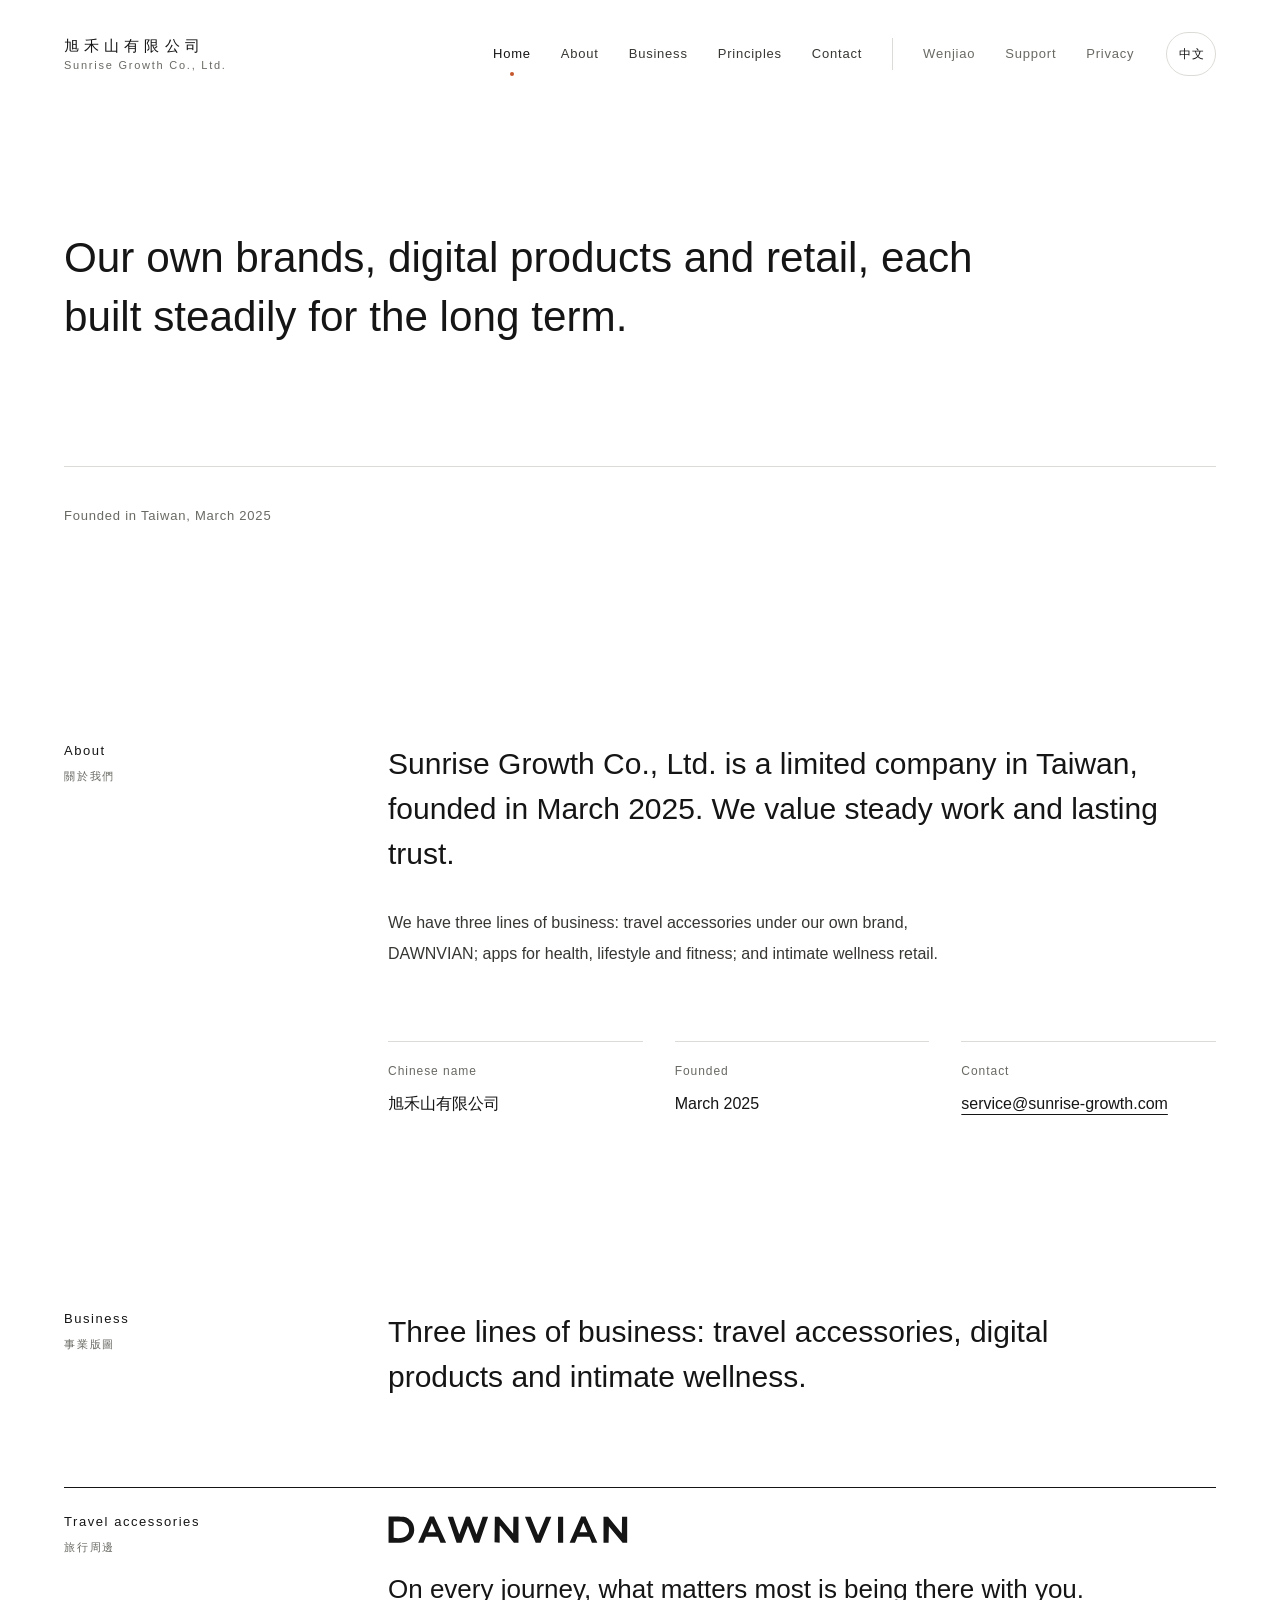
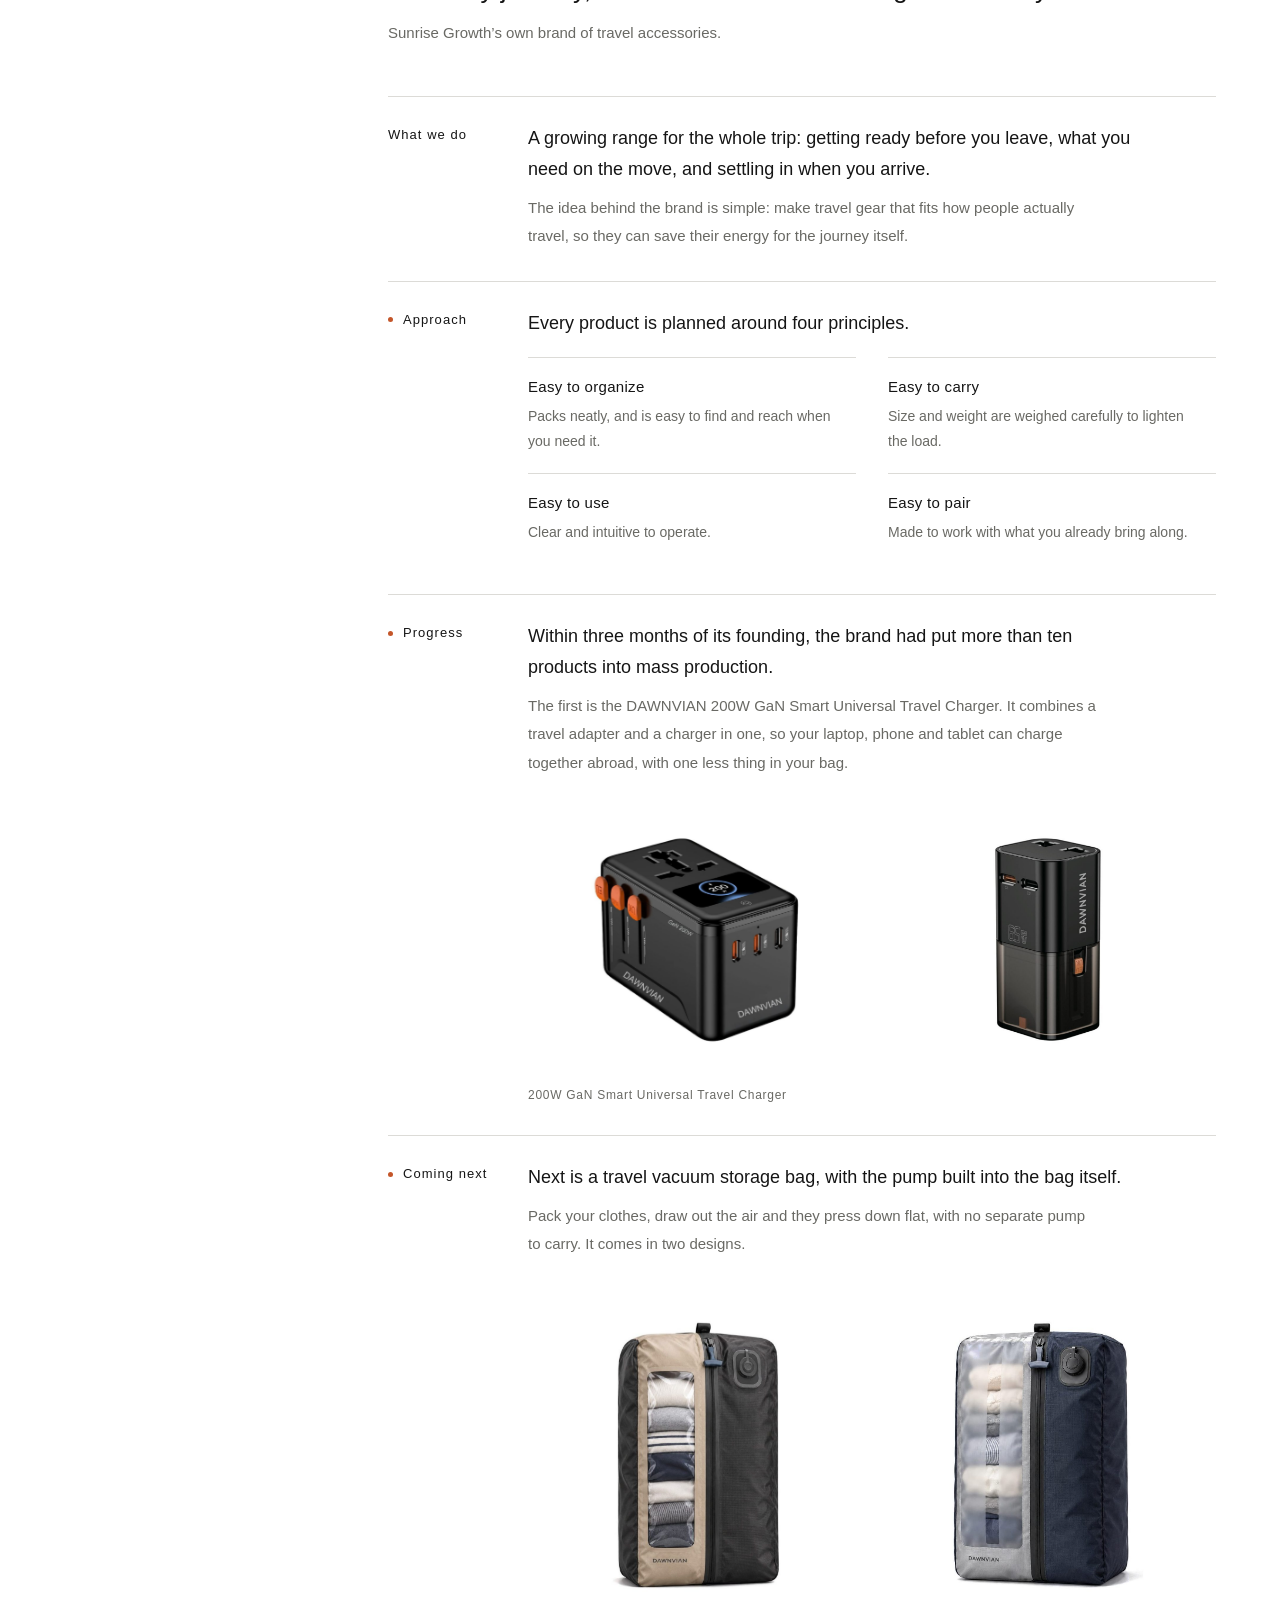
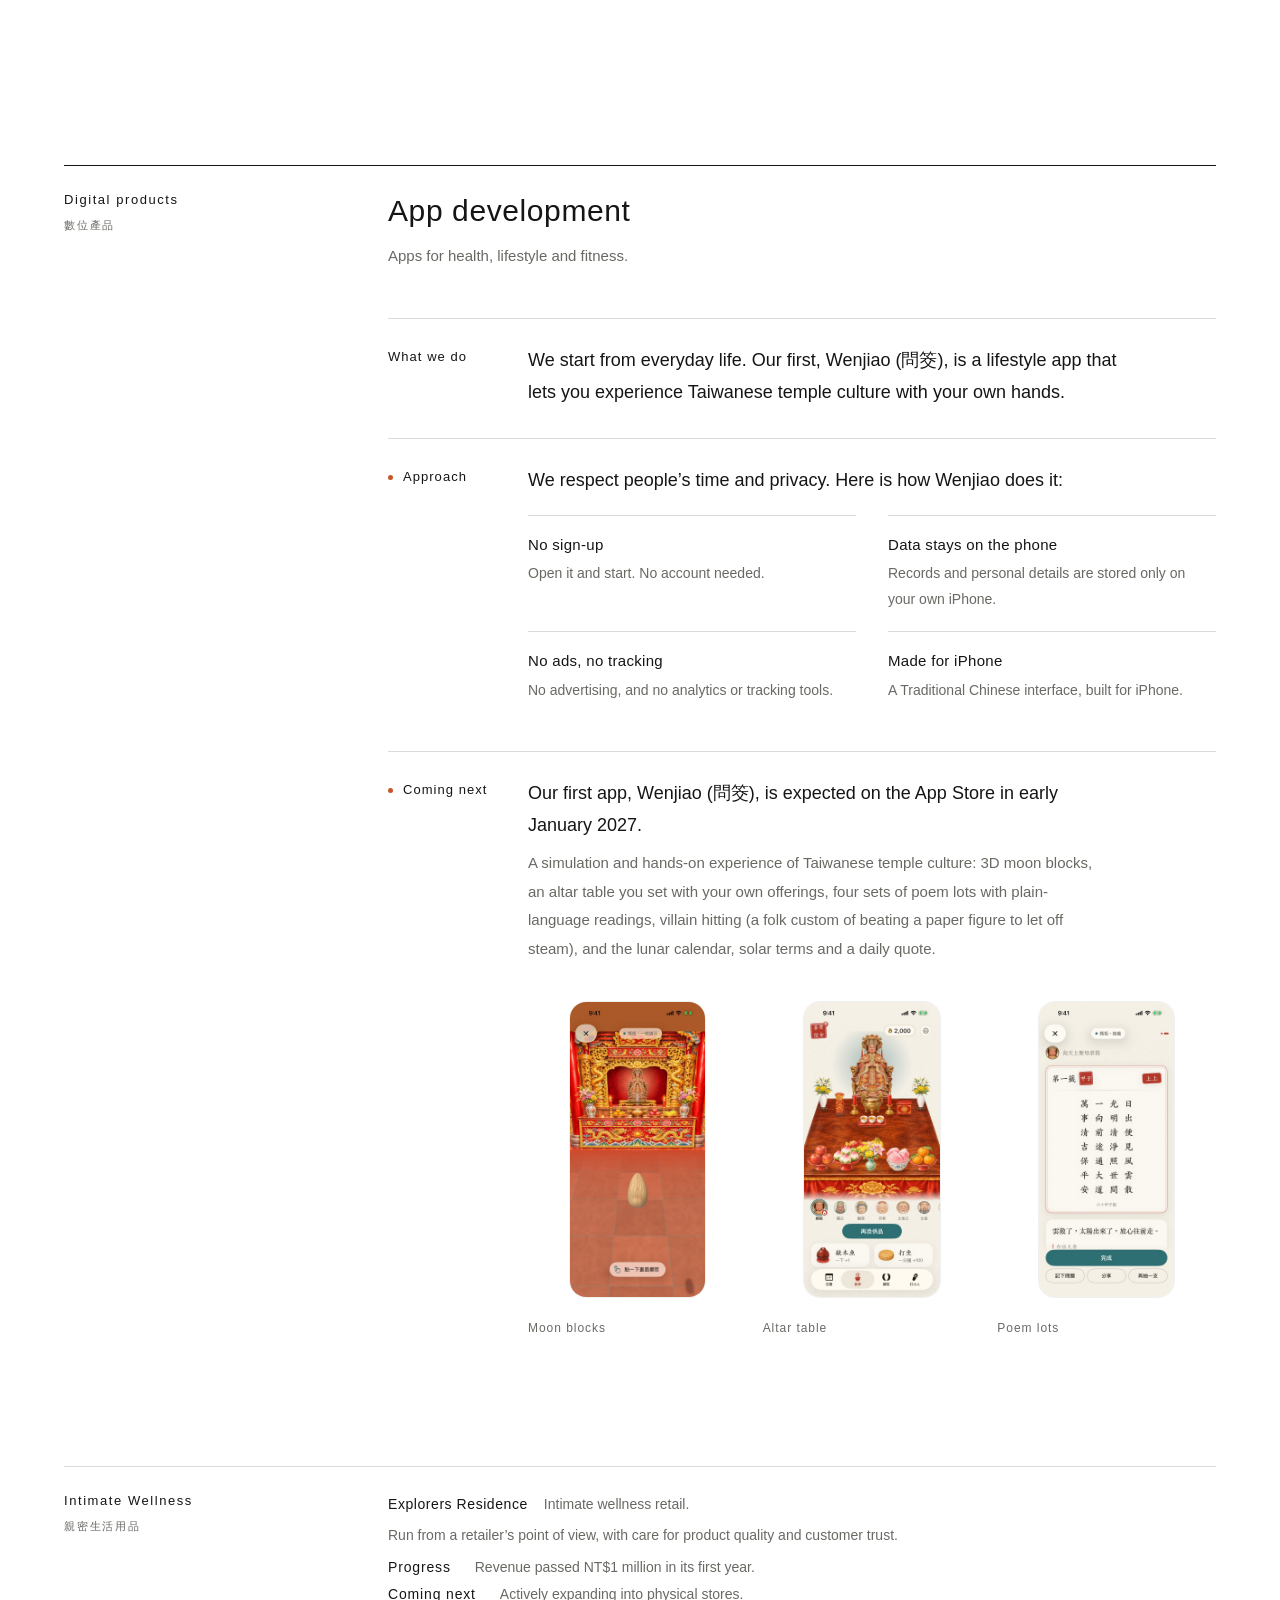
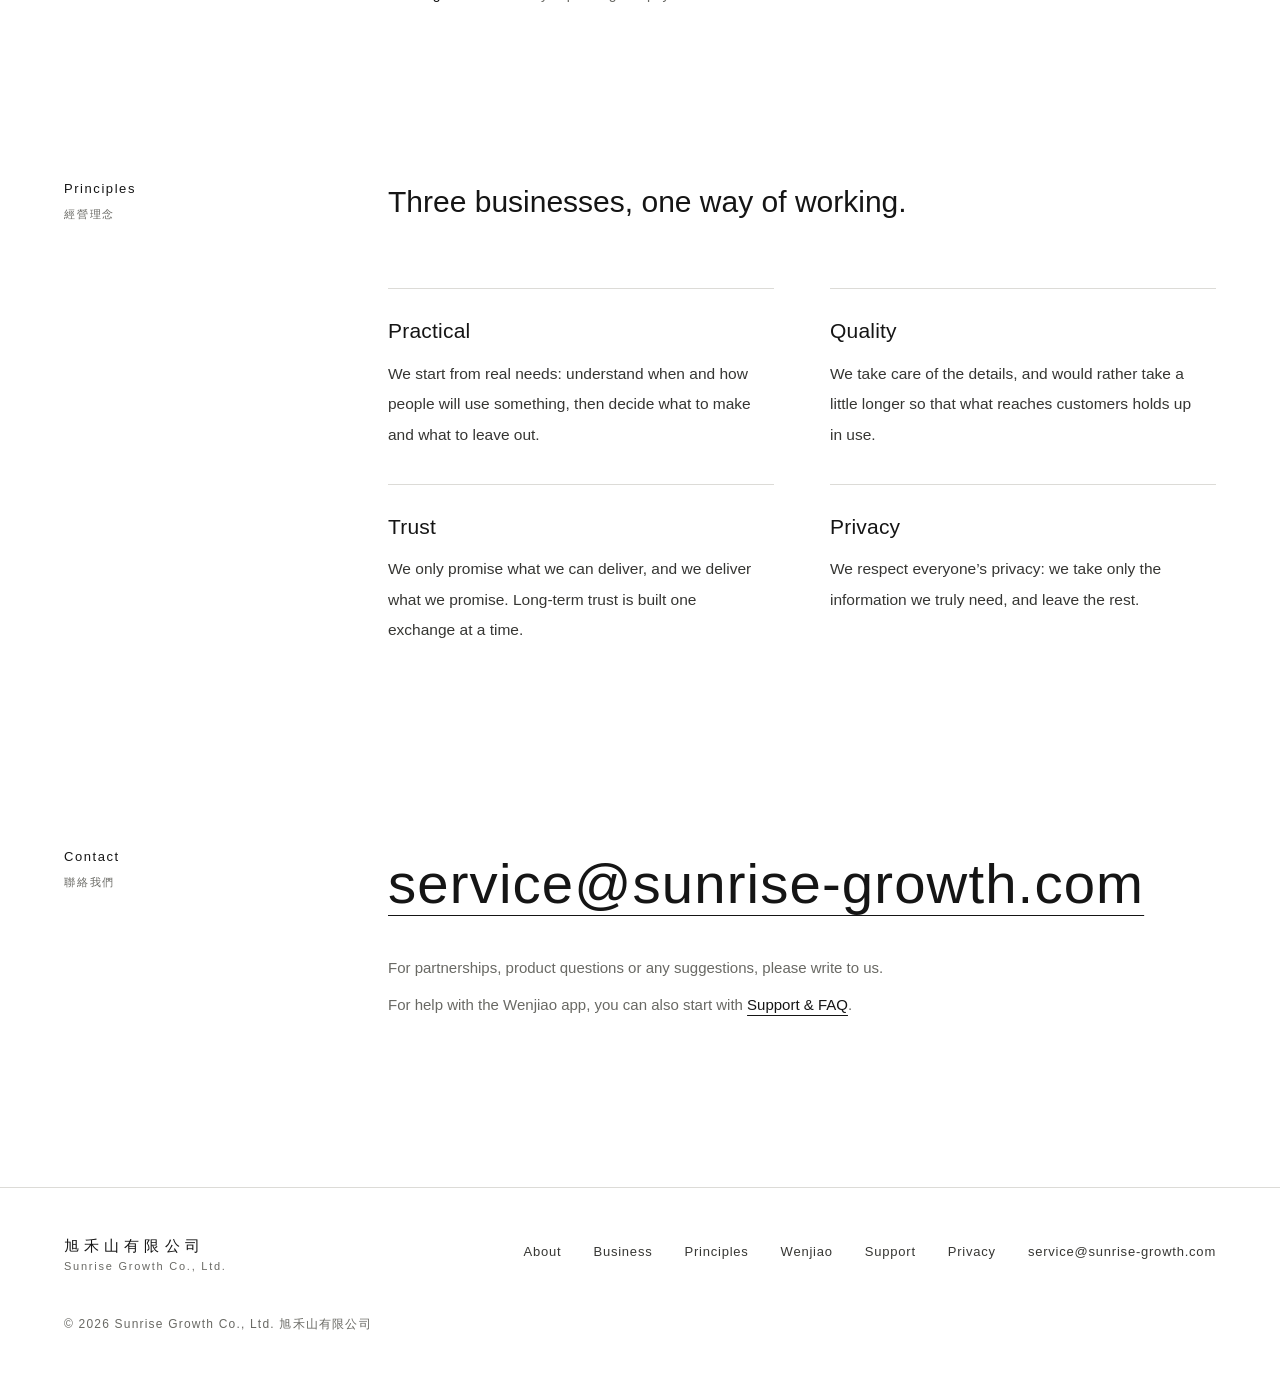
==== index-en.html @ fa1fe0ec "Update site: longer copy, English pages, new screenshots" ====
<!doctype html>
<html lang="en">
<head>
<meta charset="utf-8">
<meta name="viewport" content="width=device-width, initial-scale=1">
<title>Sunrise Growth Co., Ltd. 旭禾山有限公司</title>
<meta name="description" content="Sunrise Growth Co., Ltd. (旭禾山有限公司) is a limited company in Taiwan, founded in March 2025. Our businesses are the travel accessories brand DAWNVIAN, app development, and intimate wellness retail.">
<link rel="canonical" href="https://sunrise-growth.com/index-en.html">
<link rel="alternate" hreflang="zh-Hant" href="https://sunrise-growth.com/">
<link rel="alternate" hreflang="en" href="https://sunrise-growth.com/index-en.html">
<link rel="alternate" hreflang="x-default" href="https://sunrise-growth.com/">
<meta name="color-scheme" content="light">
<meta name="theme-color" content="#ffffff">
<link rel="stylesheet" href="site.css">
<script src="site.js" defer></script>
<script type="application/ld+json">
{"@context": "https://schema.org", "@type": "Organization", "name": "Sunrise Growth Co., Ltd.", "legalName": "旭禾山有限公司", "alternateName": "Sunrise Growth Co., Ltd.", "url": "https://sunrise-growth.com/index-en.html", "email": "service@sunrise-growth.com", "foundingDate": "2025-03"}
</script>
</head>
<body class="page-home" data-self="index-en.html">
<a class="skip" href="#main">Skip to main content</a>
<header class="site-header">
  <div class="wrap header-inner">
    <a class="wordmark" href="index-en.html" aria-label="Sunrise Growth Co., Ltd. home"><span class="zh" lang="zh-Hant">旭禾山有限公司</span><span class="en">Sunrise Growth Co., Ltd.</span></a>
    <nav class="nav" aria-label="Main">
      <ul class="nav-main">
        <li><a href="index-en.html" aria-current="page">Home</a></li>
        <li><a href="index-en.html#about">About</a></li>
        <li><a href="index-en.html#business">Business</a></li>
        <li><a href="index-en.html#principles">Principles</a></li>
        <li><a href="index-en.html#contact">Contact</a></li>
      </ul>
      <ul class="nav-sub">
        <li><a href="wenjiao-en.html">Wenjiao</a></li>
        <li><a href="support-en.html">Support</a></li>
        <li><a href="privacy-en.html">Privacy</a></li>
      </ul>
    </nav>
    <a class="lang-switch" href="index.html" hreflang="zh-Hant" lang="zh-Hant" aria-label="切換為中文">中文</a>
  </div>
</header>

<svg width="0" height="0" style="position:absolute" aria-hidden="true"><defs>
<symbol id="dv" viewBox="28 19 892 101"><g fill="currentColor"><path d="M0 0 C66.282 0 66.282 0 83 16 C92.411 25.907 95.537 38.721 95.277 52.012 C94.691 64.106 88.966 76.123 80.086 84.344 C63.178 97.769 45.213 97.548 24.562 97.25 C16.457 97.168 8.351 97.085 0 97 C0 64.99 0 32.98 0 0 Z M19 18 C19 38.13 19 58.26 19 79 C32.524 81.254 50.024 82.012 62.004 74.473 C69.38 69.031 73.236 63.175 75.75 54.375 C76.639 45.931 75.447 37.357 70.215 30.367 C63.717 23.054 56.599 19.6 47 18 C37.76 18 28.52 18 19 18 Z " transform="translate(30,21)"/><path d="M0,0 L16,0 L61,97 L40,97 L31,75 L-14,75 L-23,97 L-43,97 Z M8,24 L-6,58 L23,58 Z" transform="translate(183,21)"/><path d="M0,0 L11,1 L36,67 L59,1 L79,1 L46,97 L28,97 L4,34 L-20,97 L-38,97 L-71,1 L-51,1 L-28,67 L-4,2 Z" transform="translate(321,21)"/><path d="M0,0 L16,0 L60,97 L40,97 L31,75 L-14,75 L-23,97 L-43,97 Z M7,25 L-6,58 L23,58 L9,25 Z" transform="translate(746,21)"/><path d="M0,0 L16,0 L68,62 L69,0 L88,0 L88,96 L71,96 L20,33 L18,33 L18,96 L-1,95 Z" transform="translate(425,22)"/><path d="M0,0 L21,0 L49,69 L78,0 L98,0 L58,96 L40,96 Z" transform="translate(537,22)"/><path d="M0,0 L19,0 L19,96 L0,96 Z" transform="translate(660,22)"/><path d="M0,0 L17,0 L68,62 L69,0 L88,0 L88,96 L71,96 L20,35 L19,96 L0,96 Z" transform="translate(829,22)"/></g></symbol>
</defs></svg>

<main id="main">
  <section class="hero" id="top" aria-labelledby="company-statement">
    <div class="wrap">
      <h1 id="company-statement" class="h1-statement">Our own brands, digital products and retail, each built steadily for the long term.</h1>
      <div class="hero-foot solo">
        <p class="hero-meta">Founded in Taiwan, March&nbsp;2025</p>
      </div>
    </div>
  </section>

  <section class="section" id="about" aria-labelledby="about-title">
    <div class="wrap row">
      <h2 class="label" id="about-title">About<span lang="zh-Hant">關於我們</span></h2>
      <div>
        <p class="statement">Sunrise Growth Co., Ltd. is a limited company in Taiwan, founded in March&nbsp;2025. We value steady work and lasting trust.</p>
        <p class="body">We have three lines of business: travel accessories under our own brand, DAWNVIAN; apps for health, lifestyle and fitness; and intimate wellness retail.</p>
        <dl class="facts-row">
          <div><dt>Chinese name</dt><dd lang="zh-Hant">旭禾山有限公司</dd></div>
          <div><dt>Founded</dt><dd>March 2025</dd></div>
          <div><dt>Contact</dt><dd><a class="u" href="mailto:service@sunrise-growth.com">service@sunrise-growth.com</a></dd></div>
        </dl>
      </div>
    </div>
  </section>

  <section class="section" id="business" aria-labelledby="business-title">
    <div class="wrap">
      <div class="row">
        <h2 class="label" id="business-title">Business<span lang="zh-Hant">事業版圖</span></h2>
        <div>
          <p class="statement">Three lines of business: travel accessories, digital products and intimate wellness.</p>
        </div>
      </div>

      <article class="group" aria-labelledby="g-travel">
        <div class="group-head">
          <h3 class="group-name" id="g-travel">Travel accessories<span lang="zh-Hant">旅行周邊</span></h3>
          <div>
            <svg class="dv-logo" role="img" aria-label="DAWNVIAN"><use href="#dv"/></svg>
            <p class="slogan">On every journey, what matters most is being there with you.</p>
            <p class="g-desc">Sunrise Growth’s own brand of travel accessories.</p>
          </div>
        </div>
        <dl class="report">
          <div class="r-row">
            <dt>What we do</dt>
            <dd>
              <p class="r-text">A growing range for the whole trip: getting ready before you leave, what you need on the move, and settling in when you arrive.</p>
              <p class="r-sub">The idea behind the brand is simple: make travel gear that fits how people actually travel, so they can save their energy for the journey itself.</p>
            </dd>
          </div>
          <div class="r-row">
            <dt>Approach</dt>
            <dd>
              <p class="r-text">Every product is planned around four principles.</p>
              <dl class="tenets">
                <div><dt>Easy to organize</dt><dd>Packs neatly, and is easy to find and reach when you need it.</dd></div>
                <div><dt>Easy to carry</dt><dd>Size and weight are weighed carefully to lighten the load.</dd></div>
                <div><dt>Easy to use</dt><dd>Clear and intuitive to operate.</dd></div>
                <div><dt>Easy to pair</dt><dd>Made to work with what you already bring along.</dd></div>
              </dl>
            </dd>
          </div>
          <div class="r-row">
            <dt>Progress</dt>
            <dd>
              <p class="r-text">Within three months of its founding, the brand had put more than ten products into mass production.</p>
              <p class="r-sub">The first is the DAWNVIAN 200W GaN Smart Universal Travel Charger. It combines a travel adapter and a charger in one, so your laptop, phone and tablet can charge together abroad, with one less thing in your bag.</p>
              <div class="gallery gallery-wide">
                <figure><span class="box"><img class="on-white" src="dv-product-front.jpg" width="960" height="955" loading="lazy" decoding="async" alt="DAWNVIAN 200W GaN Smart Universal Travel Charger"></span><figcaption>200W GaN Smart Universal Travel Charger</figcaption></figure>
                <figure><span class="box"><img class="on-white" src="dv-product-2.jpg" width="449" height="815" loading="lazy" decoding="async" alt="DAWNVIAN product"></span></figure>
              </div>
            </dd>
          </div>
          <div class="r-row">
            <dt>Coming next</dt>
            <dd>
              <p class="r-text">Next is a travel vacuum storage bag, with the pump built into the bag itself.</p>
              <p class="r-sub">Pack your clothes, draw out the air and they press down flat, with no separate pump to carry. It comes in two designs.</p>
              <div class="gallery">
                <figure><span class="box"><img class="on-white" src="dv-bag-a.jpg" width="620" height="960" loading="lazy" decoding="async" alt="DAWNVIAN travel vacuum storage bag in khaki and black"></span></figure>
                <figure><span class="box"><img class="on-white" src="dv-bag-c.jpg" width="698" height="958" loading="lazy" decoding="async" alt="DAWNVIAN travel vacuum storage bag in grey and navy"></span></figure>
              </div>
            </dd>
          </div>
        </dl>
      </article>

      <article class="group" aria-labelledby="g-digital">
        <div class="group-head">
          <h3 class="group-name" id="g-digital">Digital products<span lang="zh-Hant">數位產品</span></h3>
          <div>
            <p class="app-title">App development</p>
            <p class="g-desc">Apps for health, lifestyle and fitness.</p>
          </div>
        </div>
        <dl class="report">
          <div class="r-row">
            <dt>What we do</dt>
            <dd>
              <p class="r-text">We start from everyday life. Our first, Wenjiao (<span lang="zh-Hant">問筊</span>), is a lifestyle app that lets you experience Taiwanese temple culture with your own hands.</p>
            </dd>
          </div>
          <div class="r-row">
            <dt>Approach</dt>
            <dd>
              <p class="r-text">We respect people’s time and privacy. Here is how Wenjiao does it:</p>
              <dl class="tenets">
                <div><dt>No sign-up</dt><dd>Open it and start. No account needed.</dd></div>
                <div><dt>Data stays on the phone</dt><dd>Records and personal details are stored only on your own iPhone.</dd></div>
                <div><dt>No ads, no tracking</dt><dd>No advertising, and no analytics or tracking tools.</dd></div>
                <div><dt>Made for iPhone</dt><dd>A Traditional Chinese interface, built for iPhone.</dd></div>
              </dl>
            </dd>
          </div>
          <div class="r-row">
            <dt>Coming next</dt>
            <dd>
              <p class="r-text">Our first app, Wenjiao (<span lang="zh-Hant">問筊</span>), is expected on the App&nbsp;Store in early January&nbsp;2027.</p>
              <p class="r-sub">A simulation and hands-on experience of Taiwanese temple culture: 3D moon blocks, an altar table you set with your own offerings, four sets of poem lots with plain-language readings, villain hitting (a folk custom of beating a paper figure to let off steam), and the lunar calendar, solar terms and a daily quote.</p>
              <div class="shots">
                <figure class="shot"><span class="box"><img src="shot-jiao.jpg" width="600" height="1304" loading="lazy" decoding="async" alt="Wenjiao’s moon block screen: a block lies on the red brick floor before Mazu’s altar"></span><figcaption>Moon blocks</figcaption></figure>
                <figure class="shot"><span class="box"><img src="shot-altar.jpg" width="600" height="1304" loading="lazy" decoding="async" alt="Wenjiao’s worship screen: fruit, peach buns and flowers on the altar table before Mazu"></span><figcaption>Altar table</figcaption></figure>
                <figure class="shot"><span class="box"><img src="shot-lot.jpg" width="600" height="1304" loading="lazy" decoding="async" alt="Wenjiao’s poem lot screen: lot number one of the Sixty Jiazi set, four seven-character lines in vertical text, graded 上上 at the top right"></span><figcaption>Poem lots</figcaption></figure>
              </div>
            </dd>
          </div>
        </dl>
      </article>

      <article class="group group-sm" aria-labelledby="g-retail">
        <div class="group-head">
          <h3 class="group-name" id="g-retail">Intimate Wellness<span lang="zh-Hant">親密生活用品</span></h3>
          <div>
            <p class="sm-brand"><strong>Explorers Residence</strong>Intimate wellness retail.</p>
            <p class="sm-desc">Run from a retailer’s point of view, with care for product quality and customer trust.</p>
            <dl class="sm-report">
              <div><dt>Progress</dt><dd>Revenue passed NT$1 million in its first year.</dd></div>
              <div><dt>Coming next</dt><dd>Actively expanding into physical stores.</dd></div>
            </dl>
          </div>
        </div>
      </article>
    </div>
  </section>

  <section class="section" id="principles" aria-labelledby="principles-title">
    <div class="wrap row">
      <h2 class="label" id="principles-title">Principles<span lang="zh-Hant">經營理念</span></h2>
      <div>
        <p class="statement">Three businesses, one way of working.</p>
        <dl class="tenets tenets-lg">
          <div><dt>Practical</dt><dd>We start from real needs: understand when and how people will use something, then decide what to make and what to leave out.</dd></div>
          <div><dt>Quality</dt><dd>We take care of the details, and would rather take a little longer so that what reaches customers holds up in use.</dd></div>
          <div><dt>Trust</dt><dd>We only promise what we can deliver, and we deliver what we promise. Long-term trust is built one exchange at a time.</dd></div>
          <div><dt>Privacy</dt><dd>We respect everyone’s privacy: we take only the information we truly need, and leave the rest.</dd></div>
        </dl>
      </div>
    </div>
  </section>

  <section class="section contact" id="contact" aria-labelledby="contact-title">
    <div class="wrap row">
      <h2 class="label" id="contact-title">Contact<span lang="zh-Hant">聯絡我們</span></h2>
      <div>
        <a class="mail u" href="mailto:service@sunrise-growth.com">service@sunrise-growth.com</a>
        <p class="note">For partnerships, product questions or any suggestions, please write to us.</p>
        <p class="note">For help with the Wenjiao app, you can also start with <a class="u" href="support-en.html">Support &amp; FAQ</a>.</p>
      </div>
    </div>
  </section>
</main>

<footer class="site-footer">
  <div class="wrap">
    <div class="footer-inner">
      <p class="wordmark"><span class="zh" lang="zh-Hant">旭禾山有限公司</span><span class="en">Sunrise Growth Co., Ltd.</span></p>
      <nav class="footer-links" aria-label="Footer">
        <a href="index-en.html#about">About</a>
        <a href="index-en.html#business">Business</a>
        <a href="index-en.html#principles">Principles</a>
        <a href="wenjiao-en.html">Wenjiao</a>
        <a href="support-en.html">Support</a>
        <a href="privacy-en.html">Privacy</a>
        <a href="mailto:service@sunrise-growth.com">service@sunrise-growth.com</a>
      </nav>
    </div>
    <p class="copyright">© 2026 Sunrise Growth Co., Ltd. <span lang="zh-Hant">旭禾山有限公司</span></p>
  </div>
</footer>
</body>
</html>
---- site.css ----
/* 旭禾山有限公司 sunrise-growth.com 八頁（中文四頁、英文四頁）共用的樣式 */

:root {
  color-scheme: light;
  --bg: #ffffff;
  /* 業主要白底：產品照本身是白底，底塊也用白色，畫面才不會有一塊一塊的落差 */
  --stone: #ffffff;
  --tile: #ffffff;
  --ink: #151515;
  --text: #363633;
  --muted: #696964;
  --hair: #dcdbd7;
  --accent: #c4562a;
  --edge: rgba(0, 0, 0, .06);
  --font: "PingFang TC", "Noto Sans TC", "Microsoft JhengHei", sans-serif;
  --latin: "Avenir Next", "Avenir", "Helvetica Neue", "Segoe UI", sans-serif;
  --ease: cubic-bezier(.16, 1, .3, 1);
  --wrap: 1280px;
  --gutter: 64px;
  --section: 168px;
}

/* base */
*, *::before, *::after { box-sizing: border-box; }
html { -webkit-text-size-adjust: 100%; text-size-adjust: 100%; scroll-behavior: smooth; }
body { margin: 0; background: var(--bg); color: var(--text); font-family: var(--font); font-weight: 300; font-size: 16px; line-height: 1.9; -webkit-font-smoothing: antialiased; -moz-osx-font-smoothing: grayscale; }
::selection { background: var(--ink); color: var(--bg); }
a { color: inherit; text-decoration: none; }
:focus-visible { outline: 2px solid var(--ink); outline-offset: 4px; }
img { display: block; max-width: 100%; height: auto; }
h1, h2, h3, h4, p, dl, dd, ol, ul, figure { margin: 0; }
ol, ul { padding: 0; list-style: none; }
button { font: inherit; color: inherit; }
[lang="en"] { font-family: var(--latin); }
[lang="zh-Hant"] { font-family: var(--font); }
.wrap { width: 100%; max-width: calc(var(--wrap) + var(--gutter) * 2); margin: 0 auto; padding: 0 var(--gutter); }
.skip { position: absolute; left: 16px; top: -60px; z-index: 10; background: var(--ink); color: var(--bg); padding: 8px 14px; font-size: 14px; }
.skip:focus { top: 12px; }
.clause { display: inline; }

/* underlined link: a hairline that turns orange on hover */
.u { text-decoration: underline; text-decoration-thickness: 1px; text-underline-offset: .34em; text-decoration-color: currentColor; transition: text-decoration-color .3s var(--ease); }
.u:hover { text-decoration-color: var(--accent); }

/* header */
.site-header { position: relative; z-index: 2; }
.header-inner { display: flex; align-items: center; gap: 40px; height: 108px; }
.wordmark { display: flex; flex-direction: column; flex: none; line-height: 1.3; color: var(--ink); }
.wordmark .zh { font-size: 15px; font-weight: 400; letter-spacing: .34em; }
.wordmark .en { margin-top: 3px; font-size: 11px; font-weight: 400; letter-spacing: .16em; color: var(--muted); }
.nav { display: flex; align-items: center; margin-left: auto; font-size: 13px; font-weight: 400; letter-spacing: .16em; line-height: 1.6; }
.nav ul { display: flex; gap: 36px; }
.nav-sub { margin-left: 36px; padding-left: 36px; border-left: 1px solid var(--hair); }
.nav a { position: relative; display: block; padding: 6px 0; color: var(--text); white-space: nowrap; transition: color .2s; }
.nav-sub a { color: var(--muted); }
.nav a:hover, .nav a[aria-current="page"] { color: var(--ink); }
.nav a[aria-current="page"]::after { content: ""; position: absolute; left: 50%; bottom: -6px; width: 4px; height: 4px; margin-left: -2px; border-radius: 50%; background: var(--accent); }
/* 語言切換：一顆按鈕，連到另一種語言的同一頁 */
.lang-switch { flex: none; display: inline-flex; align-items: center; justify-content: center; min-width: 44px; height: 44px; margin-left: -8px; padding: 0 10px 0 calc(10px + .1em); border: 1px solid var(--hair); border-radius: 22px; font-size: 12px; font-weight: 400; line-height: 1; letter-spacing: .1em; color: var(--ink); white-space: nowrap; transition: border-color .3s var(--ease), color .2s; }
.lang-switch:hover { border-color: var(--accent); }
.lang-switch:focus-visible { outline-offset: 3px; }

/* hero (company and app pages) */
/* 首頁：公司名稱已經在左上角，開場直接用定位句 */
.h1-statement { display: block; font-size: clamp(26px, 3.6vw, 52px); line-height: 1.6; font-weight: 200; letter-spacing: .08em; color: var(--ink); }
.h1-statement .clause { display: block; }
/* 寬的畫面：前兩段接成一行；手機：照語意分三行，不會斷在詞的中間 */
@media (min-width: 760px) { .h1-statement .c1, .h1-statement .c2 { display: inline; } }
.hero-foot.solo { grid-template-columns: 1fr; margin-top: 120px; }
.hero-foot.solo .hero-meta { justify-self: start; text-align: left; }
.hero { padding: 120px 0 0; }
.hero h1 { color: var(--ink); font-weight: 200; }
.h1-zh { display: block; margin-left: -.02em; font-size: clamp(44px, 7.4vw, 108px); line-height: 1.12; font-weight: 200; letter-spacing: .16em; }
.h1-en { display: block; margin-top: 22px; font-size: clamp(18px, 2vw, 28px); line-height: 1.3; font-weight: 200; letter-spacing: .1em; color: var(--text); }
.hero-foot { display: grid; grid-template-columns: 5fr 3fr; gap: 64px; align-items: end; margin-top: 140px; padding: 36px 0 44px; border-top: 1px solid var(--hair); }
.hero-statement { font-size: 20px; line-height: 2; font-weight: 300; letter-spacing: .1em; color: var(--ink); }
.hero-meta { justify-self: end; text-align: right; font-size: 13px; font-weight: 400; letter-spacing: .14em; line-height: 2; color: var(--muted); }
.hero h1, .hero-statement { animation: rise 1.4s var(--ease) both; }
.hero-statement { animation-delay: .25s; }
.hero-foot { transform-origin: left; animation: draw 1.6s var(--ease) both; }
@keyframes draw { from { transform: scaleX(0); } }
@keyframes rise { from { opacity: 0; transform: translateY(10px); } }

/* section scaffolding: small label on the left, content on the right */
.section { padding-top: var(--section); }
.row { display: grid; grid-template-columns: 3fr 9fr; gap: 48px; }
.label { font-size: 13px; font-weight: 400; letter-spacing: .3em; line-height: 1.6; color: var(--ink); }
.label span { display: block; margin-top: 6px; font-size: 11px; letter-spacing: .16em; color: var(--muted); }
.statement { max-width: 26em; font-size: 30px; line-height: 1.85; font-weight: 200; letter-spacing: .06em; color: var(--ink); }
.body { max-width: 38em; margin-top: 32px; }
.body + .body { margin-top: 16px; }
.facts-row { display: grid; grid-template-columns: repeat(3, 1fr); gap: 0 32px; margin-top: 72px; }
.facts-row div { padding: 18px 0 22px; border-top: 1px solid var(--hair); }
.facts-row dt { font-size: 12px; font-weight: 400; letter-spacing: .2em; color: var(--muted); }
.facts-row dd { margin-top: 6px; font-size: 16px; font-weight: 400; color: var(--ink); overflow-wrap: anywhere; }

/* business groups */
.group { margin-top: 112px; }
.group:first-of-type { margin-top: 88px; }
.group-head { display: grid; grid-template-columns: 3fr 9fr; gap: 48px; padding-top: 24px; border-top: 1px solid var(--ink); }
.group-name { font-size: 13px; font-weight: 400; letter-spacing: .3em; line-height: 1.6; color: var(--ink); }
.group-name span { display: block; margin-top: 6px; font-size: 11px; letter-spacing: .16em; color: var(--muted); }
.dv-logo { display: block; width: 240px; height: auto; aspect-ratio: 892 / 101; margin-top: 4px; color: var(--ink); }
.slogan { margin-top: 28px; font-size: 26px; line-height: 1.6; font-weight: 200; letter-spacing: .08em; color: var(--ink); }
.app-title { font-size: 30px; line-height: 1.4; font-weight: 200; letter-spacing: .12em; color: var(--ink); }
.g-desc { margin-top: 10px; font-size: 15px; color: var(--muted); }
.report { display: grid; grid-template-columns: 3fr 9fr; column-gap: 48px; margin-top: 48px; }
.r-row { grid-column: 2; display: grid; grid-template-columns: 88px 1fr; gap: 24px; padding: 26px 0 30px; border-top: 1px solid var(--hair); }
.r-row > dt { display: flex; align-items: center; gap: 10px; height: 1.9em; font-size: 13px; font-weight: 400; letter-spacing: .24em; line-height: 1.9; color: var(--ink); }
.report .r-row + .r-row > dt::before { content: ""; flex: none; width: 5px; height: 5px; border-radius: 50%; background: var(--accent); }
.r-text { max-width: 34em; font-size: 19px; font-weight: 300; line-height: 1.75; letter-spacing: .04em; color: var(--ink); }
.r-sub { max-width: 38em; margin-top: 8px; font-size: 15px; line-height: 1.9; color: var(--muted); }
.group-sm { margin-top: 96px; }
.group-sm .group-head { padding-bottom: 4px; border-top-color: var(--hair); }
.sm-brand { font-size: 14px; color: var(--muted); }
.sm-brand strong { margin-right: 16px; font-weight: 400; letter-spacing: .14em; color: var(--ink); }
.sm-desc { margin-top: 4px; font-size: 14px; color: var(--muted); }
.sm-report { margin-top: 6px; font-size: 14px; color: var(--muted); }
.sm-report div { display: flex; gap: 24px; }
.sm-report dt { flex: none; font-weight: 400; letter-spacing: .2em; color: var(--ink); }

/* principles: two by two, a hairline above each */
.tenets { display: grid; grid-template-columns: repeat(2, minmax(0, 1fr)); gap: 0 32px; max-width: 46em; margin-top: 18px; }
.tenets > div { padding: 16px 0 18px; border-top: 1px solid var(--hair); }
.tenets dt { font-size: 15px; font-weight: 400; letter-spacing: .12em; line-height: 1.7; color: var(--ink); }
.tenets dd { margin-top: 4px; font-size: 14px; line-height: 1.85; color: var(--muted); }
.tenets-lg { gap: 0 56px; max-width: none; margin-top: 64px; }
.tenets-lg > div { padding: 24px 0 34px; }
.tenets-lg dt { font-size: 21px; font-weight: 300; letter-spacing: .16em; }
.tenets-lg dd { max-width: 24em; margin-top: 10px; font-size: 15.5px; line-height: 1.95; color: var(--text); }

/* product photos: even white squares, two across */
.gallery { display: grid; grid-template-columns: repeat(2, minmax(0, 1fr)); gap: 16px; margin-top: 28px; }
.gallery .box { display: block; aspect-ratio: 1 / 1; padding: 8%; background: var(--tile); }
.gallery-wide .box { aspect-ratio: 5 / 4; }
/* 每張圖都放進同樣大小的白色方框、靠底對齊：兩張並排時底邊在同一條線上 */
.gallery img { width: 100%; height: 100%; object-fit: contain; object-position: 50% 100%; }
.gallery figcaption { margin-top: 12px; font-size: 12px; font-weight: 400; line-height: 1.6; letter-spacing: .06em; color: var(--muted); text-wrap: balance; }
.on-white { mix-blend-mode: multiply; }

/* contact */
.contact .mail { display: inline-block; padding-bottom: 6px; font-family: var(--latin); font-size: clamp(26px, 4.4vw, 60px); font-weight: 200; line-height: 1.3; letter-spacing: .02em; color: var(--ink); overflow-wrap: anywhere; text-underline-offset: .22em; }
.contact .note { margin-top: 28px; font-size: 15px; color: var(--muted); }
.contact .note + .note { margin-top: 8px; }
.contact .note a { color: var(--ink); }

/* app page */
.shots { display: grid; grid-template-columns: repeat(3, minmax(0, 232px)); gap: 16px; margin-top: 56px; }
.shots-4 { grid-template-columns: repeat(4, minmax(0, 1fr)); max-width: 960px; }
.report .shots { margin-top: 28px; }
.shot .box { display: grid; place-items: center; aspect-ratio: 216 / 312; background: var(--stone); }
.shot img { width: 62%; border-radius: 12% / 5.5%; box-shadow: 0 0 0 1px var(--edge); }
.shot figcaption { margin-top: 10px; font-size: 12px; font-weight: 400; letter-spacing: .2em; color: var(--muted); }
.features { margin-top: 64px; }
.features .r-row { grid-column: auto; }
.features .r-row > dt { display: block; height: auto; font-size: 13px; font-weight: 400; letter-spacing: .24em; line-height: 1.9; color: var(--ink); padding-top: 3px; }
.features dd { max-width: 38em; font-size: 16px; line-height: 1.9; letter-spacing: .03em; color: var(--text); }
.facts-grid { margin-top: 0; }
.after-facts { max-width: 38em; margin-top: 40px; font-size: 15px; line-height: 1.95; color: var(--muted); }
.row .prose.lead-list { margin-top: 36px; }
.links { border-bottom: 1px solid var(--hair); }
.link-row { display: grid; grid-template-columns: minmax(0, 1fr) auto; align-items: baseline; gap: 24px; padding: 26px 0 28px; border-top: 1px solid var(--hair); }
.link-row strong { font-size: 24px; font-weight: 200; letter-spacing: .1em; line-height: 1.5; color: var(--ink); text-decoration: underline; text-decoration-thickness: 1px; text-underline-offset: .34em; text-decoration-color: var(--hair); transition: text-decoration-color .3s var(--ease); }
.link-row:hover strong { text-decoration-color: var(--accent); }
.link-row span { font-size: 14px; color: var(--muted); text-align: right; }
.help-note { margin-top: 40px; font-size: 15px; color: var(--muted); }
.help-note a { color: var(--ink); font-family: var(--latin), var(--font); }

/* document pages: support and privacy */
.page-head { padding-top: 120px; }
.page-title { font-size: clamp(32px, 4.2vw, 58px); line-height: 1.3; font-weight: 200; letter-spacing: .12em; color: var(--ink); animation: rise 1.4s var(--ease) both; }
.page-meta { margin-top: 20px; font-size: 13px; font-weight: 400; letter-spacing: .14em; color: var(--muted); }
.page-intro { max-width: 34em; margin-top: 44px; font-size: 18px; line-height: 2; letter-spacing: .04em; color: var(--ink); text-wrap: pretty; }
.page-intro + .page-intro { margin-top: 14px; font-size: 16px; color: var(--muted); }
.page-note { max-width: 38em; margin-top: 24px; font-size: 14px; color: var(--muted); }
.toc { padding-top: 112px; }
.toc-list { columns: 3; column-gap: 32px; border-top: 1px solid var(--hair); padding-top: 14px; }
.toc-list li { break-inside: avoid; }
.toc-list a { display: inline-block; padding: 6px 0; font-size: 15px; letter-spacing: .06em; color: var(--text); transition: color .2s; }
.toc-list a:hover { color: var(--ink); text-decoration: underline; text-decoration-thickness: 1px; text-underline-offset: .34em; text-decoration-color: var(--accent); }
.toc-tools { margin-top: 20px; }
.text-button { padding: 10px 0; border: 0; background: none; cursor: pointer; font-size: 13px; font-weight: 400; letter-spacing: .16em; color: var(--muted); text-decoration: underline; text-decoration-thickness: 1px; text-underline-offset: .4em; text-decoration-color: var(--hair); transition: color .2s, text-decoration-color .3s var(--ease); }
.text-button:hover { color: var(--ink); text-decoration-color: var(--accent); }
.doc { padding-top: 112px; }
.doc-section { display: grid; grid-template-columns: 3fr 9fr; gap: 48px; border-top: 1px solid var(--ink); scroll-margin-top: 24px; }
.doc-section + .doc-section { margin-top: 88px; }
.doc-section > .label { padding-top: 24px; letter-spacing: .24em; }
.doc-plain .doc-section { border-top-color: var(--hair); }
.doc-plain .doc-section + .doc-section { margin-top: 64px; }

/* questions */
.qa { scroll-margin-top: 24px; }
.qa + .qa { border-top: 1px solid var(--hair); }
.qa summary { display: grid; grid-template-columns: minmax(0, 1fr) 14px; align-items: start; gap: 24px; padding: 18px 0 20px; cursor: pointer; list-style: none; }
.qa summary::-webkit-details-marker { display: none; }
.qa summary:focus-visible { outline-offset: 6px; }
.qa h3 { max-width: 30em; font-size: 18px; font-weight: 300; line-height: 1.75; letter-spacing: .04em; color: var(--ink); text-wrap: pretty; }
.qa-icon { position: relative; width: 14px; height: 14px; margin-top: 9px; }
.qa-icon::before, .qa-icon::after { content: ""; position: absolute; left: 0; top: 50%; width: 14px; height: 1px; margin-top: -.5px; background: var(--ink); transition: transform .45s var(--ease), background-color .2s; }
.qa-icon::after { transform: rotate(90deg); }
.qa[open] .qa-icon::after { transform: rotate(0deg); }
.qa summary:hover .qa-icon::before, .qa summary:hover .qa-icon::after { background: var(--accent); }
.qa-body { padding: 0 38px 34px 0; }
.qa[open] .qa-body { animation: open .5s var(--ease) both; }
@keyframes open { from { opacity: 0; transform: translateY(-6px); } }

/* running text inside answers and the policy */
.prose { max-width: 38em; font-size: 16px; line-height: 1.95; color: var(--text); text-wrap: pretty; }
.prose > * + * { margin-top: 14px; }
.prose li + li { margin-top: 6px; }
.prose ul > li, .prose ol > li { position: relative; padding-left: 1.75em; }
.prose ul > li::before { content: ""; position: absolute; left: .25em; top: .97em; width: .6em; height: 1px; background: var(--muted); }
.prose ol { counter-reset: step; }
.prose ol > li { counter-increment: step; }
.prose ol > li::before { content: counter(step); position: absolute; left: 0; top: 0; width: 1.1em; font-family: var(--latin); font-weight: 400; font-size: 14px; line-height: 1.95rem; color: var(--muted); text-align: right; font-variant-numeric: tabular-nums; }
.prose li > ul { margin-top: 6px; }
.prose a { color: var(--ink); text-decoration: underline; text-decoration-thickness: 1px; text-underline-offset: .3em; text-decoration-color: var(--muted); transition: text-decoration-color .3s var(--ease); }
.prose a:hover { text-decoration-color: var(--accent); }
.prose a[href^="mailto"] { font-family: var(--latin), var(--font); white-space: nowrap; }
.nobr { white-space: nowrap; }
.doc-section > .prose { padding: 20px 0 6px; }
.doc-contact { padding: 20px 0 6px; }

/* footer */
.site-footer { margin-top: var(--section); padding: 48px 0 56px; border-top: 1px solid var(--hair); }
.footer-inner { display: flex; flex-wrap: wrap; justify-content: space-between; align-items: flex-start; gap: 32px 48px; }
.footer-links { display: flex; flex-wrap: wrap; gap: 4px 32px; font-size: 13px; font-weight: 400; letter-spacing: .12em; }
.footer-links a { padding: 4px 0; color: var(--text); transition: color .2s; }
.footer-links a:hover { color: var(--ink); }
.footer-links a[href^="mailto"] { font-family: var(--latin), var(--font); }
.copyright { margin-top: 40px; font-size: 12px; font-weight: 400; letter-spacing: .1em; color: var(--muted); }

/* wrapping of Chinese display lines */
.hero-statement, .statement, .slogan, .r-text, .page-title, .note { word-break: keep-all; overflow-wrap: anywhere; }
/* 段落最後一行不要只剩一兩個字 */
.body, .r-sub, .tenets dd, .features dd, .after-facts, .sm-desc, .g-desc, .help-note, .page-note { text-wrap: pretty; }
.facts-row dd { font-family: var(--latin), var(--font); }

/* English pages: Latin type wants tighter tracking and a regular body weight (Avenir Next has no light 300) */
html[lang="en"] body { font-family: var(--latin), var(--font); font-weight: 400; }
html[lang="en"] .nav { letter-spacing: .06em; }
html[lang="en"] .nav ul { gap: 30px; }
html[lang="en"] .nav-sub { margin-left: 30px; padding-left: 30px; }
html[lang="en"] .label, html[lang="en"] .group-name { letter-spacing: .12em; }
html[lang="en"] .doc-section > .label { letter-spacing: .1em; }
html[lang="en"] .h1-statement { max-width: 22em; font-size: clamp(26px, 3.3vw, 48px); line-height: 1.4; letter-spacing: 0; }
html[lang="en"] .h1-en { letter-spacing: .04em; }
html[lang="en"] .statement { line-height: 1.5; letter-spacing: 0; }
html[lang="en"] .hero-statement { letter-spacing: .01em; }
html[lang="en"] .slogan { line-height: 1.45; letter-spacing: 0; }
html[lang="en"] .app-title { letter-spacing: .02em; }
html[lang="en"] .r-row { grid-template-columns: 116px 1fr; }
html[lang="en"] .r-row > dt { letter-spacing: .08em; }
html[lang="en"] .r-text { font-weight: 400; font-size: 18px; letter-spacing: 0; }
html[lang="en"] .tenets dt { letter-spacing: .02em; }
html[lang="en"] .tenets-lg dt { font-weight: 400; letter-spacing: .01em; }
html[lang="en"] .sm-brand strong { letter-spacing: .04em; }
html[lang="en"] .sm-report dt { letter-spacing: .06em; }
html[lang="en"] .features .r-row > dt { letter-spacing: .08em; }
html[lang="en"] .features dd { letter-spacing: 0; }
html[lang="en"] .link-row strong { letter-spacing: .01em; }
html[lang="en"] .page-title { letter-spacing: .01em; }
html[lang="en"] .page-intro, html[lang="en"] .qa h3 { letter-spacing: 0; }
html[lang="en"] .qa h3, html[lang="en"] .hero-statement { font-weight: 400; }
html[lang="en"] .toc-list a { letter-spacing: 0; }
html[lang="en"] .footer-links, html[lang="en"] .hero-meta, html[lang="en"] .page-meta { letter-spacing: .06em; }
html[lang="en"] .facts-row dt, html[lang="en"] .shot figcaption { letter-spacing: .08em; }

@media (max-width: 1180px) {
  :root { --gutter: 40px; }
  .header-inner { display: grid; grid-template-columns: minmax(0, 1fr) auto; align-items: center; gap: 14px 24px; height: auto; padding-top: 24px; }
  .nav { grid-column: 1 / -1; grid-row: 2; margin-left: 0; border-bottom: 1px solid var(--hair); }
  .nav a { padding: 11px 0; }
  .nav a[aria-current="page"]::after { bottom: 3px; }
  .lang-switch { grid-column: 2; grid-row: 1; margin-left: 0; }
}
@media (max-width: 820px) {
  :root { --gutter: 22px; --section: 104px; }
  body { line-height: 1.85; }
  .hero { padding-top: 64px; }
  .h1-zh { font-size: 40px; letter-spacing: .1em; }
  .h1-en { margin-top: 14px; font-size: 17px; }
  .hero-foot { grid-template-columns: 1fr; gap: 20px; margin-top: 64px; padding: 28px 0 32px; }
  .hero-statement { font-size: 17px; letter-spacing: .06em; }
  .hero-meta { justify-self: start; text-align: left; }
  .row, .group-head, .doc-section { grid-template-columns: 1fr; gap: 24px; }
  .statement { font-size: 20px; }
  .body { margin-top: 24px; }
  .facts-row { grid-template-columns: 1fr; margin-top: 48px; }
  .facts-row div { padding: 14px 0; }
  .group, .group:first-of-type { margin-top: 64px; }
  .dv-logo { width: 200px; }
  .slogan { margin-top: 20px; font-size: 21px; }
  .app-title { font-size: 24px; }
  .report { grid-template-columns: 1fr; margin-top: 28px; }
  .r-row, html[lang="en"] .r-row { grid-column: 1; grid-template-columns: 1fr; gap: 8px; padding: 20px 0 24px; }
  .r-text { font-size: 17px; }
  html[lang="en"] .r-text { font-size: 17px; }
  .r-sub { font-size: 14.5px; }
  .tenets { grid-template-columns: 1fr; margin-top: 14px; }
  .tenets > div { padding: 12px 0 14px; }
  .tenets-lg { margin-top: 36px; }
  .tenets-lg > div { padding: 18px 0 22px; }
  .tenets-lg dt { font-size: 18px; }
  .tenets-lg dd { font-size: 15px; }
  .gallery { gap: 10px; margin-top: 18px; }
  .gallery .box, .gallery-wide .box { aspect-ratio: 1 / 1; padding: 5%; }
  .group-sm { margin-top: 56px; }
  .sm-report div { gap: 14px; }
  .shots, .shots-4 { grid-template-columns: repeat(3, minmax(0, 1fr)); gap: 10px; margin-top: 36px; }
  .shots-4 { grid-template-columns: repeat(2, minmax(0, 1fr)); }
  .report .shots { margin-top: 18px; }
  .shot img { width: 66%; }
  .shot figcaption { letter-spacing: .12em; }
  .features { margin-top: 44px; }
  .features dd { font-size: 15.5px; }
  .facts-grid { grid-template-columns: 1fr 1fr; column-gap: 16px; }
  .after-facts { margin-top: 28px; }
  .row .prose.lead-list { margin-top: 24px; }
  .link-row { grid-template-columns: 1fr; gap: 4px; padding: 20px 0 22px; }
  .link-row strong { font-size: 20px; }
  .link-row span { text-align: left; }
  .page-head { padding-top: 64px; }
  .page-head .row { gap: 20px; }
  .page-title { font-size: 32px; letter-spacing: .08em; }
  .page-intro { margin-top: 28px; font-size: 16px; }
  .page-intro + .page-intro { font-size: 15px; }
  .toc { padding-top: 72px; }
  .toc .row { gap: 16px; }
  .toc-list { columns: 2; column-gap: 20px; }
  .toc-list-long { columns: 1; }
  .toc-list a { padding: 8px 0; font-size: 14px; }
  .doc { padding-top: 80px; }
  .doc-section { gap: 4px; }
  .doc-section + .doc-section { margin-top: 64px; }
  .doc-plain .doc-section + .doc-section { margin-top: 48px; }
  .doc-section > .label { padding-top: 18px; }
  .qa summary { gap: 16px; padding: 16px 0 18px; }
  .qa h3 { font-size: 17px; }
  .qa-icon { margin-top: 8px; }
  .qa-body { padding: 0 0 28px; }
  .doc-section > .prose, .doc-contact { padding-top: 12px; }
  .prose { font-size: 15.5px; }
  .prose ul > li, .prose ol > li { padding-left: 1.5em; }
  .prose ul > li::before { left: .1em; }
  .prose ol > li::before { left: -.15em; }
  .site-footer { padding-top: 40px; }
  .footer-links { gap: 2px 24px; }
  .footer-links a { padding: 8px 0; }
}
@media (max-width: 600px) {
  .header-inner { padding-top: 18px; }
  .nav { flex-direction: column; align-items: stretch; font-size: 12px; letter-spacing: .08em; }
  html[lang="en"] .nav { letter-spacing: .02em; }
  .nav .nav-main { justify-content: space-between; gap: 0; }
  .nav .nav-sub, html[lang="en"] .nav .nav-sub { gap: 28px; margin: 0; padding: 0; border-left: 0; }
  .nav a { padding: 11px 0; }
  html[lang="en"] .toc-list { columns: 1; }
}
@media (prefers-reduced-motion: reduce) {
  html { scroll-behavior: auto; }
  *, *::before, *::after { animation: none !important; transition: none !important; }
}
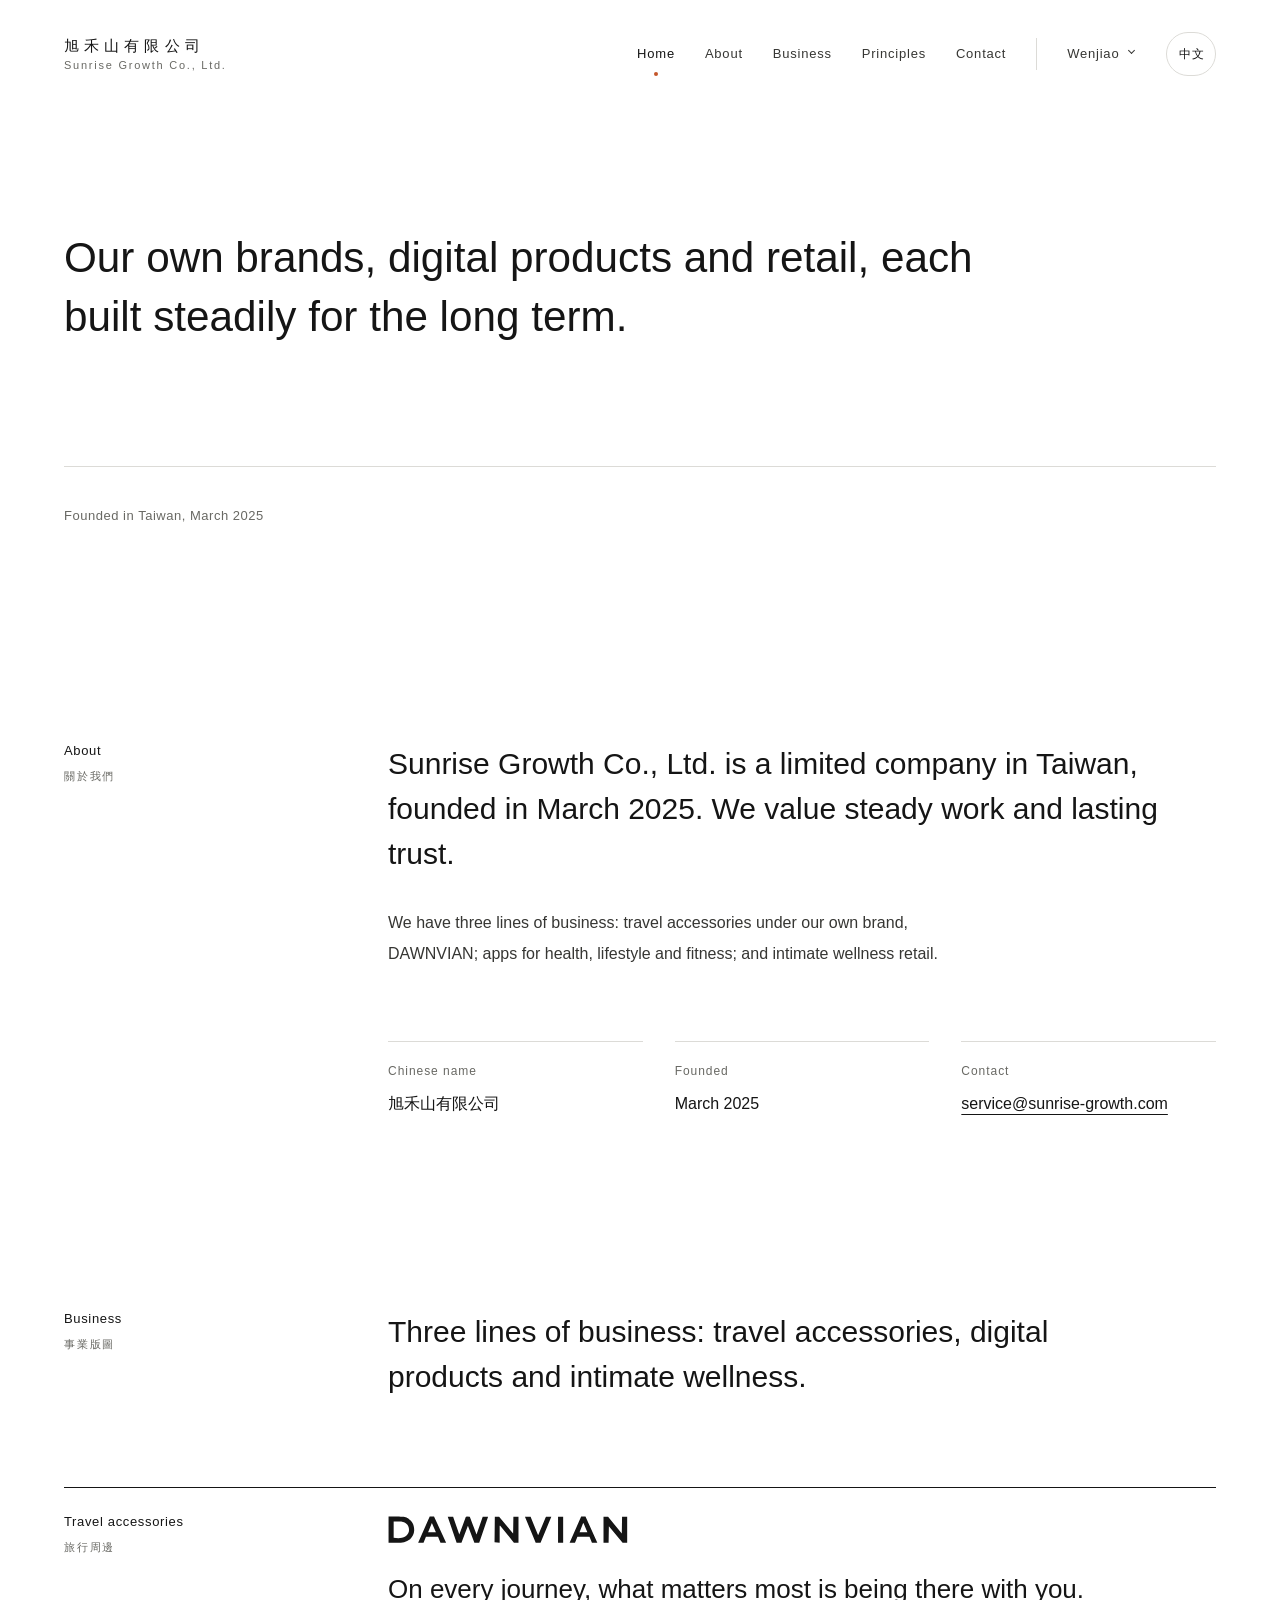
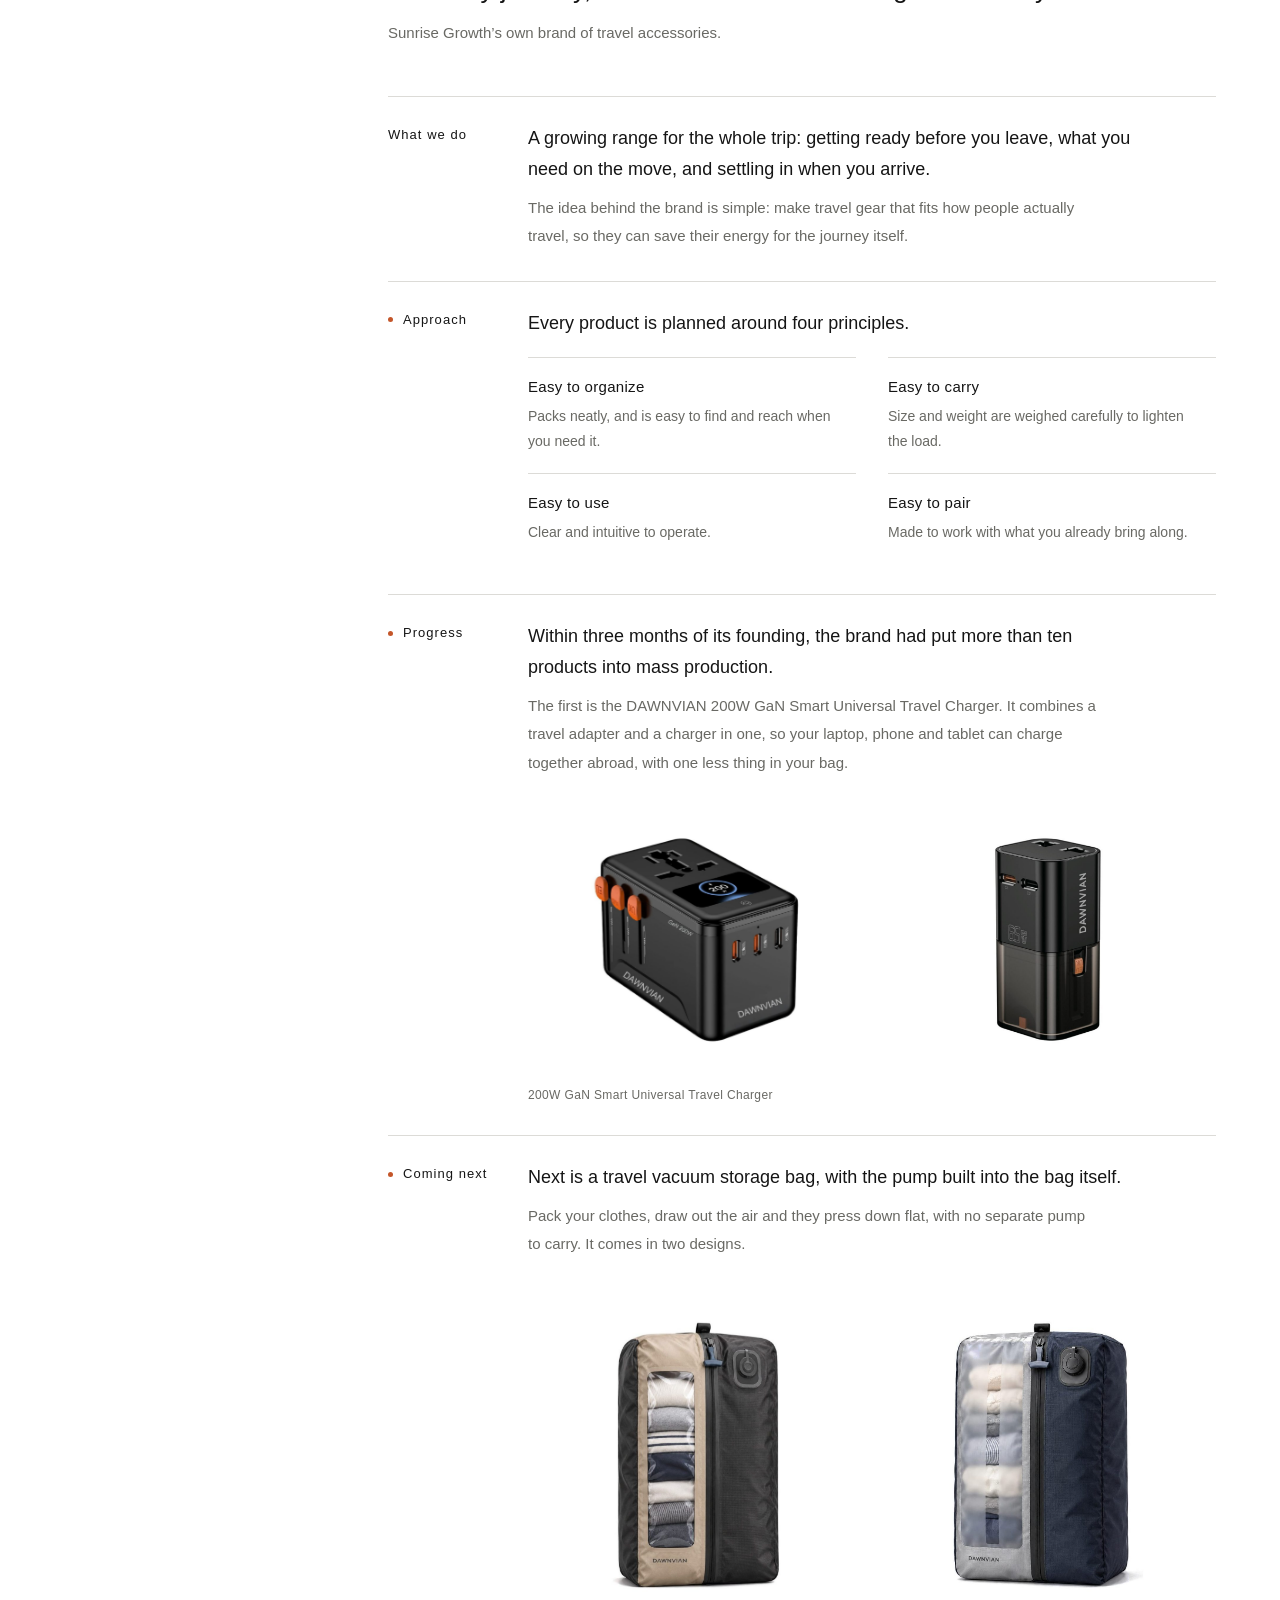
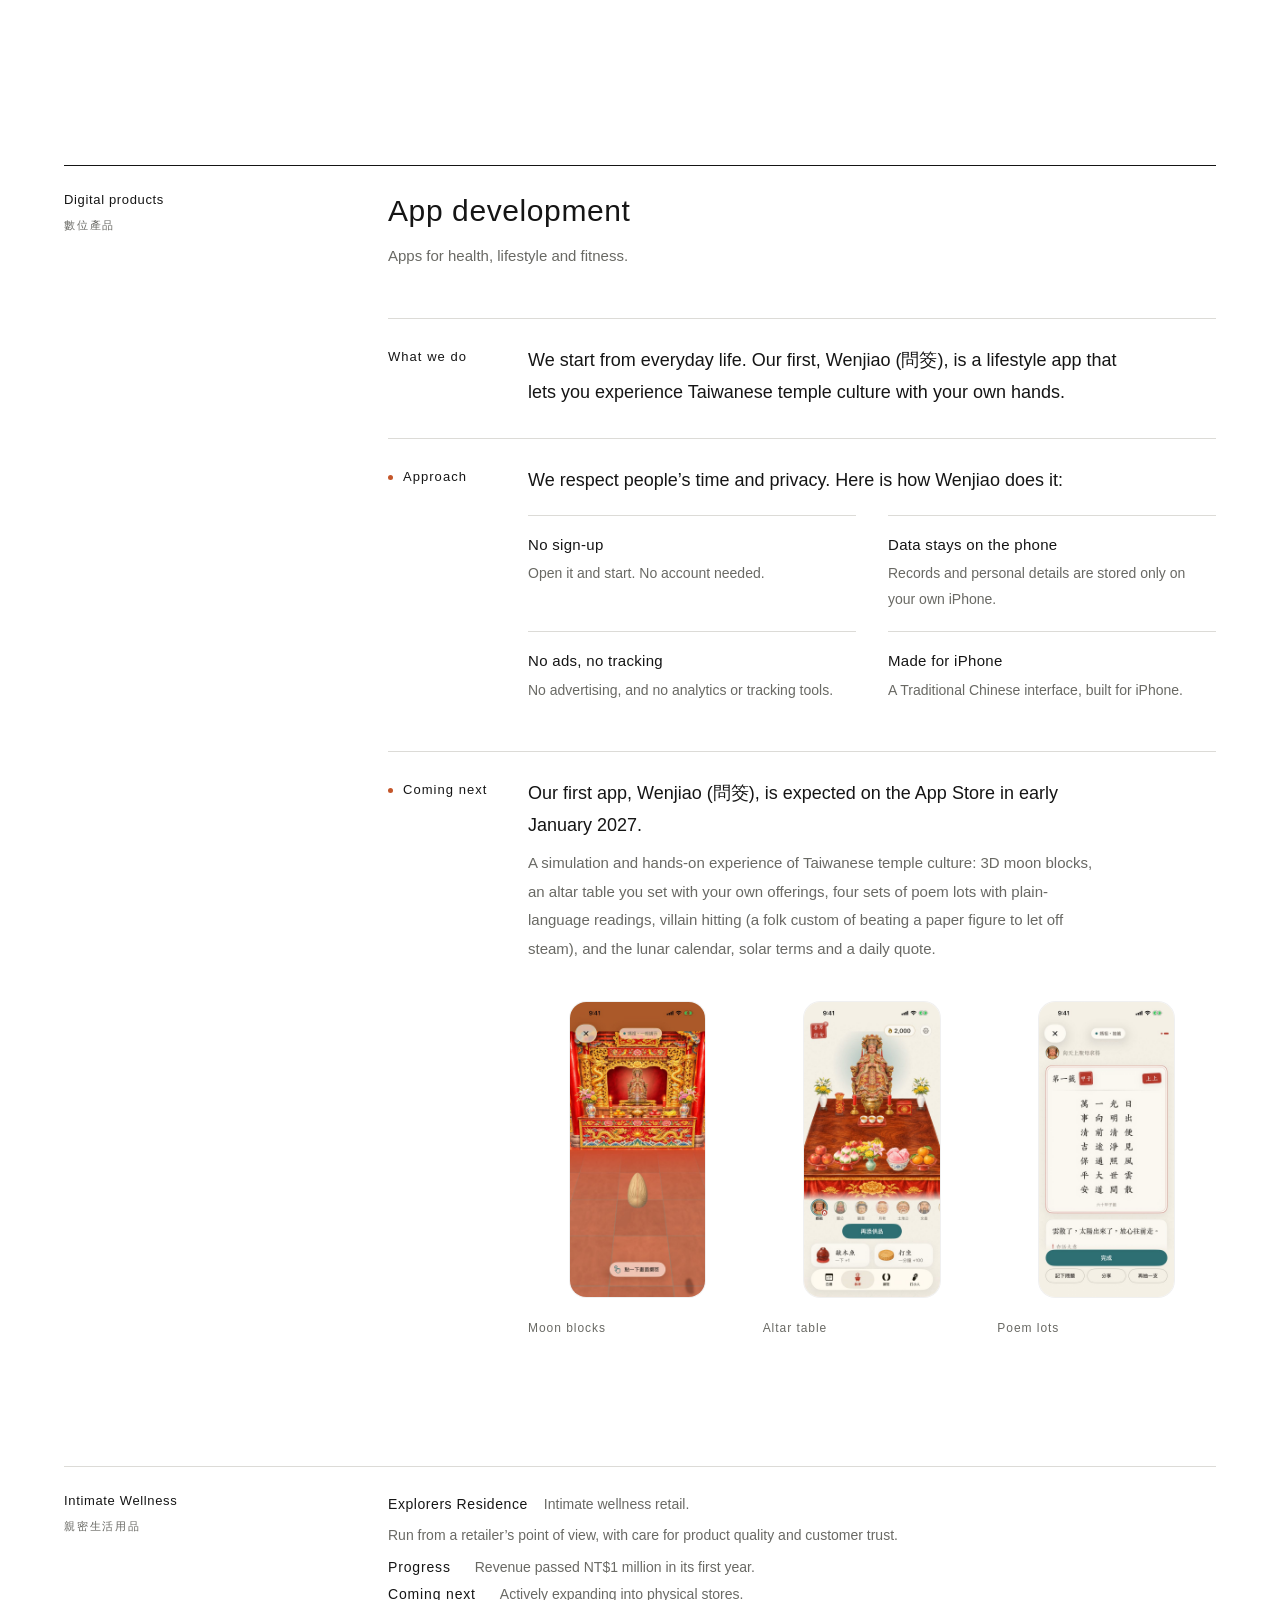
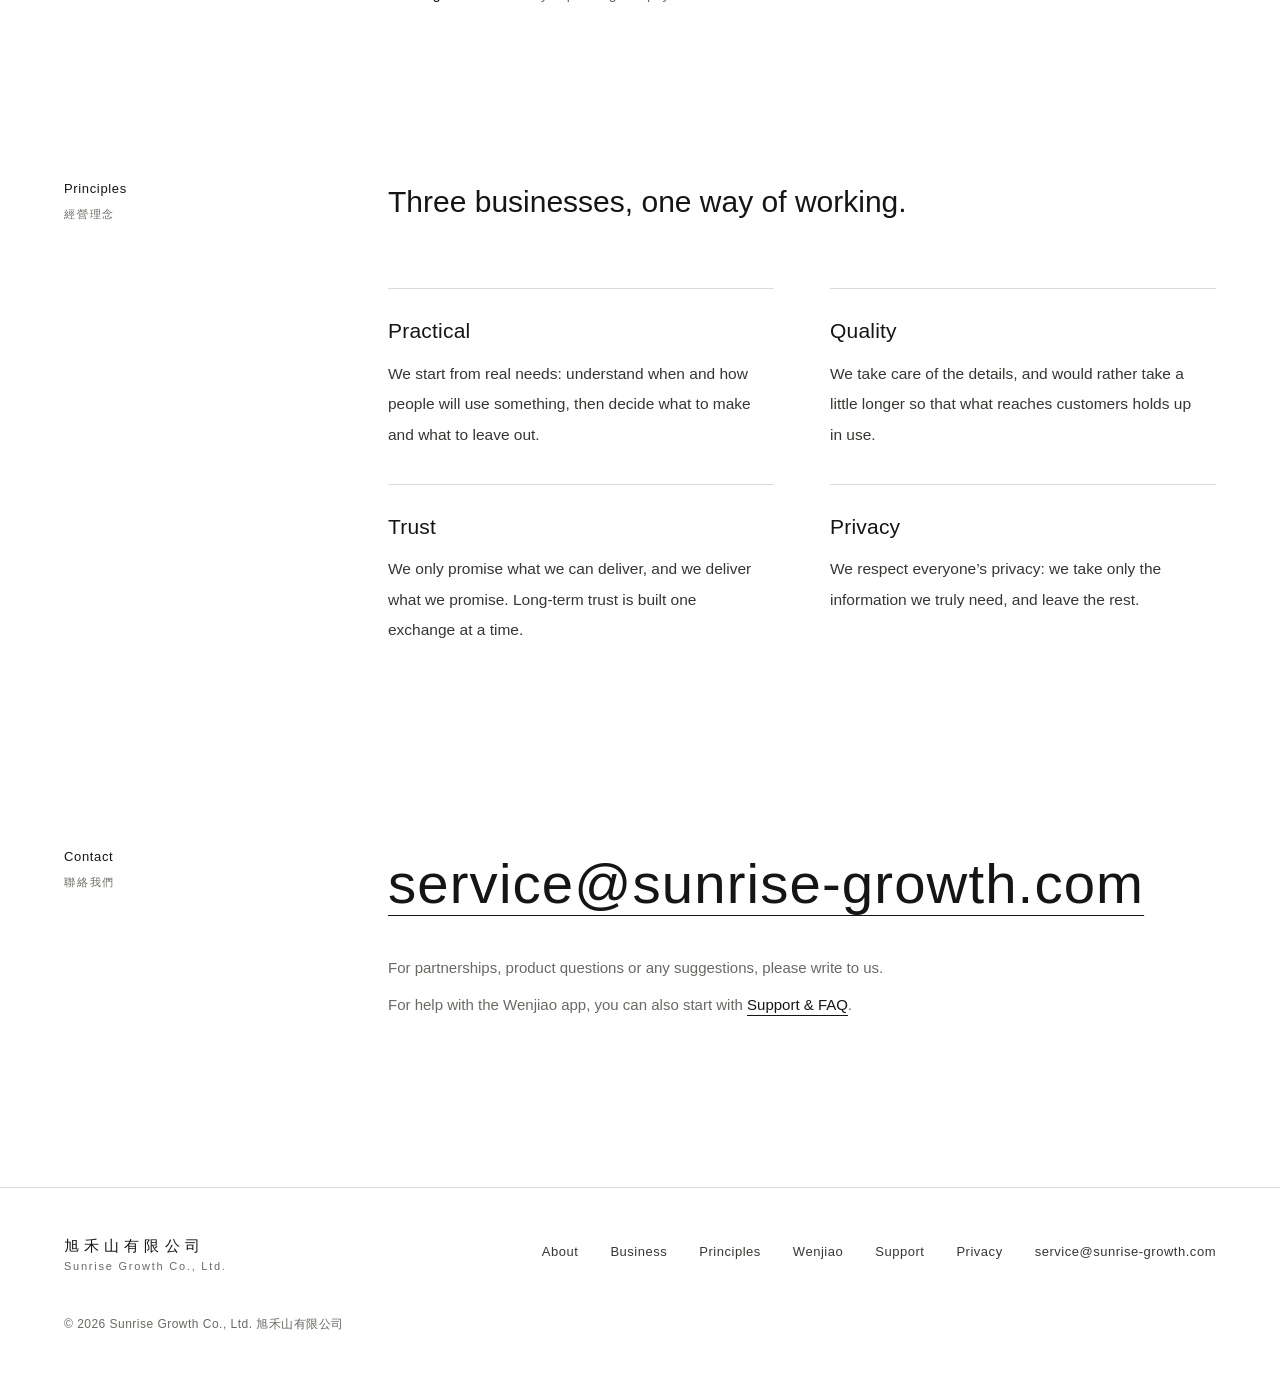
==== commit 723c6b22: "導覽列：問筊改成下拉選單（問筊介紹、支援、隱私權政策）" ====
--- a/index-en.html
+++ b/index-en.html
@@ -11,6 +11,9 @@
 <link rel="alternate" hreflang="x-default" href="https://sunrise-growth.com/">
 <meta name="color-scheme" content="light">
 <meta name="theme-color" content="#ffffff">
+<link rel="icon" href="favicon.ico" sizes="any">
+<link rel="icon" href="favicon.png" type="image/png">
+<link rel="apple-touch-icon" href="apple-touch-icon.png">
 <link rel="stylesheet" href="site.css">
 <script src="site.js" defer></script>
 <script type="application/ld+json">
@@ -30,11 +33,14 @@
         <li><a href="index-en.html#principles">Principles</a></li>
         <li><a href="index-en.html#contact">Contact</a></li>
       </ul>
-      <ul class="nav-sub">
-        <li><a href="wenjiao-en.html">Wenjiao</a></li>
-        <li><a href="support-en.html">Support</a></li>
-        <li><a href="privacy-en.html">Privacy</a></li>
-      </ul>
+      <div class="nav-app">
+        <button class="nav-app-toggle" type="button" aria-expanded="false" aria-controls="app-menu"><span class="nav-app-label">Wenjiao</span></button>
+        <ul class="nav-menu" id="app-menu">
+          <li><a href="wenjiao-en.html">About Wenjiao</a></li>
+          <li><a href="support-en.html">Support</a></li>
+          <li><a href="privacy-en.html">Privacy Policy</a></li>
+        </ul>
+      </div>
     </nav>
     <a class="lang-switch" href="index.html" hreflang="zh-Hant" lang="zh-Hant" aria-label="切換為中文">中文</a>
   </div>
--- a/site.css
+++ b/site.css
@@ -50,11 +50,30 @@
 .wordmark .en { margin-top: 3px; font-size: 11px; font-weight: 400; letter-spacing: .16em; color: var(--muted); }
 .nav { display: flex; align-items: center; margin-left: auto; font-size: 13px; font-weight: 400; letter-spacing: .16em; line-height: 1.6; }
 .nav ul { display: flex; gap: 36px; }
-.nav-sub { margin-left: 36px; padding-left: 36px; border-left: 1px solid var(--hair); }
 .nav a { position: relative; display: block; padding: 6px 0; color: var(--text); white-space: nowrap; transition: color .2s; }
-.nav-sub a { color: var(--muted); }
 .nav a:hover, .nav a[aria-current="page"] { color: var(--ink); }
 .nav a[aria-current="page"]::after { content: ""; position: absolute; left: 50%; bottom: -6px; width: 4px; height: 4px; margin-left: -2px; border-radius: 50%; background: var(--accent); }
+
+/* 問筊：導覽列上只有一個選項，點一下（電腦上滑過去也可以）展開問筊介紹、支援、隱私權政策 */
+.nav-app { position: relative; margin-left: 36px; padding-left: 36px; border-left: 1px solid var(--hair); }
+.nav-app-toggle { display: flex; align-items: center; gap: 10px; padding: 6px 0; border: 0; background: none; cursor: pointer; font: inherit; letter-spacing: inherit; line-height: inherit; color: var(--text); white-space: nowrap; transition: color .2s; }
+.nav-app-toggle::after { content: ""; width: 5px; height: 5px; border-right: 1px solid currentColor; border-bottom: 1px solid currentColor; transform: translateY(-3px) rotate(45deg); transition: transform .3s var(--ease); }
+.nav-app-label { position: relative; }
+.nav-app.is-current .nav-app-toggle { color: var(--ink); }
+.nav-app.is-current .nav-app-label::after { content: ""; position: absolute; left: 50%; bottom: -12px; width: 4px; height: 4px; margin-left: -2px; border-radius: 50%; background: var(--accent); }
+.nav .nav-app .nav-menu { position: absolute; top: calc(100% + 18px); left: 12px; z-index: 5; display: none; flex-direction: column; gap: 0; min-width: 184px; padding: 14px 24px; background: var(--bg); border: 1px solid var(--hair); box-shadow: 0 12px 32px rgba(0, 0, 0, .06); }
+.nav-menu::before { content: ""; position: absolute; left: -1px; right: -1px; bottom: 100%; height: 20px; }
+.nav .nav-app.is-open .nav-menu { display: flex; }
+.nav-app.is-open .nav-app-toggle { color: var(--ink); }
+.nav-app.is-open .nav-app-toggle::after { transform: translateY(1px) rotate(-135deg); }
+@media (hover: hover) {
+  .nav .nav-app:hover .nav-menu { display: flex; }
+  .nav-app:hover .nav-app-toggle { color: var(--ink); }
+  .nav-app:hover .nav-app-toggle::after { transform: translateY(1px) rotate(-135deg); }
+}
+.nav .nav-menu a { padding: 8px 0; color: var(--muted); }
+.nav .nav-menu a:hover, .nav .nav-menu a[aria-current="page"] { color: var(--ink); }
+.nav .nav-menu a[aria-current="page"]::after { left: -12px; top: 50%; bottom: auto; margin: -2px 0 0; }
 /* 語言切換：一顆按鈕，連到另一種語言的同一頁 */
 .lang-switch { flex: none; display: inline-flex; align-items: center; justify-content: center; min-width: 44px; height: 44px; margin-left: -8px; padding: 0 10px 0 calc(10px + .1em); border: 1px solid var(--hair); border-radius: 22px; font-size: 12px; font-weight: 400; line-height: 1; letter-spacing: .1em; color: var(--ink); white-space: nowrap; transition: border-color .3s var(--ease), color .2s; }
 .lang-switch:hover { border-color: var(--accent); }
@@ -240,9 +259,9 @@
 html[lang="en"] body { font-family: var(--latin), var(--font); font-weight: 400; }
 html[lang="en"] .nav { letter-spacing: .06em; }
 html[lang="en"] .nav ul { gap: 30px; }
-html[lang="en"] .nav-sub { margin-left: 30px; padding-left: 30px; }
-html[lang="en"] .label, html[lang="en"] .group-name { letter-spacing: .12em; }
-html[lang="en"] .doc-section > .label { letter-spacing: .1em; }
+html[lang="en"] .nav-app { margin-left: 30px; padding-left: 30px; }
+html[lang="en"] .label, html[lang="en"] .group-name { letter-spacing: .05em; }
+html[lang="en"] .doc-section > .label { letter-spacing: .05em; }
 html[lang="en"] .h1-statement { max-width: 22em; font-size: clamp(26px, 3.3vw, 48px); line-height: 1.4; letter-spacing: 0; }
 html[lang="en"] .h1-en { letter-spacing: .04em; }
 html[lang="en"] .statement { line-height: 1.5; letter-spacing: 0; }
@@ -263,15 +282,20 @@
 html[lang="en"] .page-intro, html[lang="en"] .qa h3 { letter-spacing: 0; }
 html[lang="en"] .qa h3, html[lang="en"] .hero-statement { font-weight: 400; }
 html[lang="en"] .toc-list a { letter-spacing: 0; }
-html[lang="en"] .footer-links, html[lang="en"] .hero-meta, html[lang="en"] .page-meta { letter-spacing: .06em; }
+html[lang="en"] .footer-links, html[lang="en"] .hero-meta, html[lang="en"] .page-meta { letter-spacing: .04em; }
+/* Latin text in the footer and captions: mixed-case Latin reads poorly with wide tracking (Chinese keeps its wider spacing) */
+html[lang="en"] .copyright, .copyright [lang="en"] { letter-spacing: .04em; }
+html[lang="en"] .gallery figcaption { letter-spacing: .03em; }
 html[lang="en"] .facts-row dt, html[lang="en"] .shot figcaption { letter-spacing: .08em; }
 
 @media (max-width: 1180px) {
   :root { --gutter: 40px; }
   .header-inner { display: grid; grid-template-columns: minmax(0, 1fr) auto; align-items: center; gap: 14px 24px; height: auto; padding-top: 24px; }
   .nav { grid-column: 1 / -1; grid-row: 2; margin-left: 0; border-bottom: 1px solid var(--hair); }
-  .nav a { padding: 11px 0; }
+  .nav a, .nav-app-toggle { padding: 11px 0; }
   .nav a[aria-current="page"]::after { bottom: 3px; }
+  .nav-app.is-current .nav-app-label::after { bottom: -8px; }
+  .nav .nav-app .nav-menu { top: calc(100% + 6px); }
   .lang-switch { grid-column: 2; grid-row: 1; margin-left: 0; }
 }
 @media (max-width: 820px) {
@@ -350,12 +374,18 @@
 }
 @media (max-width: 600px) {
   .header-inner { padding-top: 18px; }
-  .nav { flex-direction: column; align-items: stretch; font-size: 12px; letter-spacing: .08em; }
+  .nav { align-items: center; font-size: 12px; letter-spacing: .08em; }
   html[lang="en"] .nav { letter-spacing: .02em; }
-  .nav .nav-main { justify-content: space-between; gap: 0; }
-  .nav .nav-sub, html[lang="en"] .nav .nav-sub { gap: 28px; margin: 0; padding: 0; border-left: 0; }
+  .nav .nav-main, html[lang="en"] .nav .nav-main { flex: 1; justify-content: space-between; gap: 0; }
+  .nav-app, html[lang="en"] .nav-app { margin-left: 0; padding-left: 16px; border-left: 0; }
+  .nav-app-toggle { gap: 7px; }
+  .nav .nav-app .nav-menu { left: auto; right: 0; }
   .nav a { padding: 11px 0; }
   html[lang="en"] .toc-list { columns: 1; }
+}
+@media (max-width: 400px) {
+  html[lang="en"] .nav { letter-spacing: 0; }
+  .nav-app, html[lang="en"] .nav-app { padding-left: 12px; }
 }
 @media (prefers-reduced-motion: reduce) {
   html { scroll-behavior: auto; }
